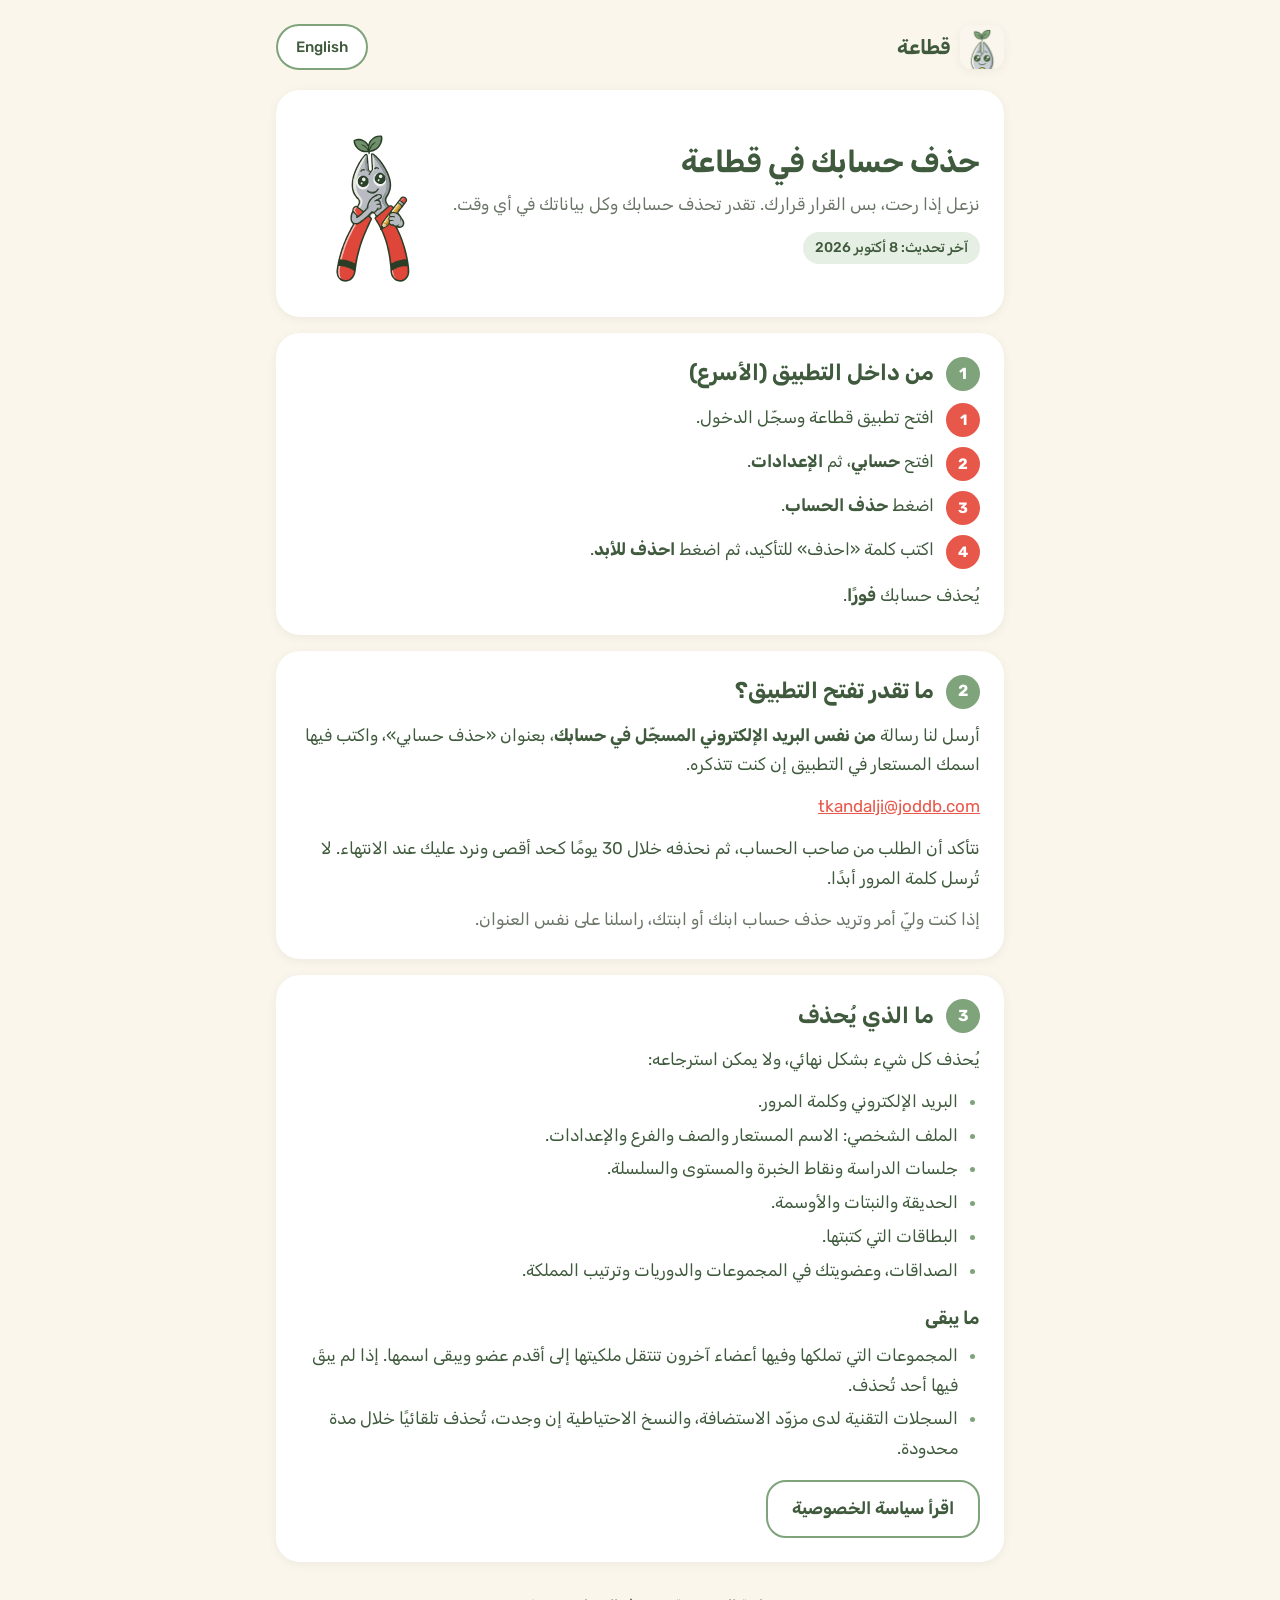
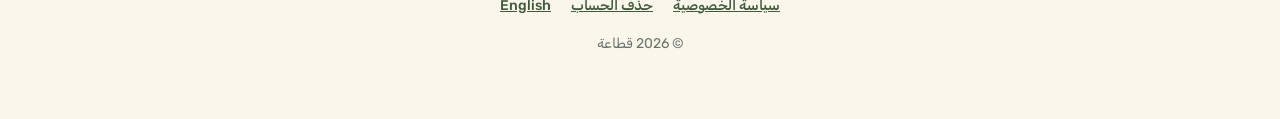
==== delete-account/index.html @ 57bd4b11 "Add the Gattaa privacy policy and account deletion pages Arabic is the default at the root, with Eng" ====
<!doctype html>
<html lang="ar" dir="rtl">
<head>
  <meta charset="utf-8">
  <meta name="viewport" content="width=device-width, initial-scale=1">
  <title>حذف الحساب | قطاعة</title>
  <meta name="description" content="كيف تحذف حسابك في تطبيق قطاعة وكل بياناتك.">
  <meta name="theme-color" content="#FBF6EC">
  <link rel="icon" type="image/png" href="../favicon.png">
  <link rel="apple-touch-icon" href="../assets/images/icon.png">
  <link rel="alternate" hreflang="ar" href="./">
  <link rel="alternate" hreflang="en" href="../en/delete-account/">
  <link rel="stylesheet" href="../assets/styles.css">
</head>
<body>
  <div class="page">
    <header class="topbar">
      <a class="brand" href="../">
        <img src="../assets/images/icon.png" alt="" width="44" height="44">
        <span>قطاعة</span>
      </a>
      <a class="lang-switch" href="../en/delete-account/" hreflang="en" lang="en">English</a>
    </header>

    <main>
      <section class="hero">
        <div>
          <h1>حذف حسابك في قطاعة</h1>
          <p>نزعل إذا رحت، بس القرار قرارك. تقدر تحذف حسابك وكل بياناتك في أي وقت.</p>
          <span class="updated">آخر تحديث: 8 أكتوبر 2026</span>
        </div>
        <img class="hero-mascot" src="../assets/images/mascot_think.svg" alt="" width="120" height="171">
      </section>

      <section class="card" id="in-app">
        <h2><span class="num">1</span>من داخل التطبيق (الأسرع)</h2>
        <ol class="steps">
          <li>افتح تطبيق قطاعة وسجّل الدخول.</li>
          <li>افتح <strong>حسابي</strong>، ثم <strong>الإعدادات</strong>.</li>
          <li>اضغط <strong>حذف الحساب</strong>.</li>
          <li>اكتب كلمة «احذف» للتأكيد، ثم اضغط <strong>احذف للأبد</strong>.</li>
        </ol>
        <p>يُحذف حسابك <strong>فورًا</strong>.</p>
      </section>

      <section class="card" id="by-email">
        <h2><span class="num">2</span>ما تقدر تفتح التطبيق؟</h2>
        <p>أرسل لنا رسالة <strong>من نفس البريد الإلكتروني المسجّل في حسابك</strong>، بعنوان «حذف حسابي»، واكتب فيها اسمك المستعار في التطبيق إن كنت تتذكره.</p>
        <p><a class="ltr" href="mailto:tkandalji@joddb.com?subject=Delete%20my%20Gattaa%20account">tkandalji@joddb.com</a></p>
        <p>نتأكد أن الطلب من صاحب الحساب، ثم نحذفه خلال 30 يومًا كحد أقصى ونرد عليك عند الانتهاء. لا تُرسل كلمة المرور أبدًا.</p>
        <p class="muted">إذا كنت وليّ أمر وتريد حذف حساب ابنك أو ابنتك، راسلنا على نفس العنوان.</p>
      </section>

      <section class="card" id="what">
        <h2><span class="num">3</span>ما الذي يُحذف</h2>
        <p>يُحذف كل شيء بشكل نهائي، ولا يمكن استرجاعه:</p>
        <ul>
          <li>البريد الإلكتروني وكلمة المرور.</li>
          <li>الملف الشخصي: الاسم المستعار والصف والفرع والإعدادات.</li>
          <li>جلسات الدراسة ونقاط الخبرة والمستوى والسلسلة.</li>
          <li>الحديقة والنبتات والأوسمة.</li>
          <li>البطاقات التي كتبتها.</li>
          <li>الصداقات، وعضويتك في المجموعات والدوريات وترتيب المملكة.</li>
        </ul>
        <h3>ما يبقى</h3>
        <ul>
          <li>المجموعات التي تملكها وفيها أعضاء آخرون تنتقل ملكيتها إلى أقدم عضو ويبقى اسمها. إذا لم يبقَ فيها أحد تُحذف.</li>
          <li>السجلات التقنية لدى مزوّد الاستضافة، والنسخ الاحتياطية إن وجدت، تُحذف تلقائيًا خلال مدة محدودة.</li>
        </ul>
        <div class="actions">
          <a class="button outline" href="../#retention">اقرأ سياسة الخصوصية</a>
        </div>
      </section>
    </main>

    <footer class="footer">
      <nav>
        <a href="../">سياسة الخصوصية</a>
        <a href="./">حذف الحساب</a>
        <a href="../en/delete-account/" hreflang="en" lang="en">English</a>
      </nav>
      <p>© 2026 قطاعة</p>
    </footer>
  </div>
</body>
</html>
---- assets/styles.css ----
/* Gattaa privacy site. Colours and shapes match lib/core/theme in the app. */

@font-face {
  font-family: "Rubik";
  src: url("fonts/Rubik-Regular.ttf") format("truetype");
  font-weight: 400;
  font-display: swap;
}
@font-face {
  font-family: "Rubik";
  src: url("fonts/Rubik-Medium.ttf") format("truetype");
  font-weight: 500;
  font-display: swap;
}
@font-face {
  font-family: "Rubik";
  src: url("fonts/Rubik-Bold.ttf") format("truetype");
  font-weight: 700;
  font-display: swap;
}

:root {
  --sage: #7fa37a;
  --deep-sage: #3f5a3c;
  --cream: #fbf6ec;
  --coral: #e8584a;
  --gold: #e5b53a;
  --surface: #ffffff;
  --text-muted: #6b7668;
  --track: #ece6d9;
  --sage-tint: #e6efe3;
  --coral-tint: #fbe4e1;
  --gold-tint: #fbf0d3;
  --shadow: 0 2px 10px rgba(63, 90, 60, 0.08);
  --radius-sm: 12px;
  --radius-md: 16px;
  --radius-lg: 24px;
}

* {
  box-sizing: border-box;
}

html {
  -webkit-text-size-adjust: 100%;
  scroll-behavior: smooth;
}

body {
  margin: 0;
  background: var(--cream);
  color: var(--deep-sage);
  font-family: "Rubik", system-ui, -apple-system, "Segoe UI", Tahoma, sans-serif;
  font-size: 17px;
  line-height: 1.75;
}

.page {
  max-width: 760px;
  margin: 0 auto;
  padding: 16px 16px 48px;
}

/* Header */

.topbar {
  display: flex;
  align-items: center;
  justify-content: space-between;
  gap: 12px;
  padding: 8px 0 20px;
}

.brand {
  display: flex;
  align-items: center;
  gap: 10px;
  color: inherit;
  text-decoration: none;
}

.brand img {
  width: 44px;
  height: 44px;
  border-radius: var(--radius-sm);
  box-shadow: var(--shadow);
}

.brand span {
  font-weight: 700;
  font-size: 20px;
}

.lang-switch {
  display: inline-flex;
  align-items: center;
  min-height: 44px;
  padding: 8px 18px;
  border: 2px solid var(--sage);
  border-radius: 999px;
  color: var(--deep-sage);
  font-weight: 500;
  font-size: 15px;
  text-decoration: none;
  background: var(--surface);
}

.lang-switch:hover,
.lang-switch:focus-visible {
  background: var(--sage-tint);
}

/* Hero */

.hero {
  display: flex;
  align-items: center;
  gap: 20px;
  padding: 28px 24px;
  background: var(--surface);
  border-radius: var(--radius-lg);
  box-shadow: var(--shadow);
}

.hero-logo {
  display: block;
  width: min(260px, 70%);
  height: auto;
  margin: 0 0 8px;
}

.hero-mascot {
  flex: 0 0 auto;
  width: 120px;
  height: auto;
}

.hero h1 {
  margin: 0;
  font-size: 30px;
  line-height: 1.3;
}

.hero p {
  margin: 8px 0 0;
  color: var(--text-muted);
}

.updated {
  display: inline-block;
  margin-top: 12px;
  padding: 4px 12px;
  border-radius: 999px;
  background: var(--sage-tint);
  color: var(--deep-sage);
  font-size: 14px;
  font-weight: 500;
}

/* Summary chips */

.summary {
  display: grid;
  grid-template-columns: repeat(2, minmax(0, 1fr));
  gap: 12px;
  margin: 16px 0 0;
  padding: 0;
  list-style: none;
}

.summary li {
  display: flex;
  align-items: flex-start;
  gap: 10px;
  padding: 14px 16px;
  background: var(--surface);
  border-radius: var(--radius-md);
  box-shadow: var(--shadow);
  font-size: 15px;
  line-height: 1.6;
  font-weight: 500;
}

.dot {
  flex: 0 0 auto;
  display: grid;
  place-items: center;
  width: 30px;
  height: 30px;
  border-radius: 50%;
  background: var(--sage-tint);
  color: var(--deep-sage);
  font-size: 15px;
  line-height: 1;
}

.dot.coral {
  background: var(--coral-tint);
  color: var(--coral);
}

.dot.gold {
  background: var(--gold-tint);
}

/* Table of contents */

.toc {
  margin: 16px 0 0;
  padding: 20px 24px;
  background: var(--surface);
  border-radius: var(--radius-lg);
  box-shadow: var(--shadow);
}

.toc h2 {
  margin: 0 0 8px;
  font-size: 18px;
}

.toc ol {
  margin: 0;
  padding-inline-start: 22px;
  columns: 2;
  column-gap: 32px;
}

.toc a {
  color: var(--deep-sage);
  text-decoration: none;
  font-size: 15px;
}

.toc a:hover,
.toc a:focus-visible {
  color: var(--coral);
  text-decoration: underline;
}

/* Sections */

.card {
  margin: 16px 0 0;
  padding: 24px;
  background: var(--surface);
  border-radius: var(--radius-lg);
  box-shadow: var(--shadow);
  scroll-margin-top: 16px;
}

.card h2 {
  display: flex;
  align-items: center;
  gap: 12px;
  margin: 0 0 12px;
  font-size: 22px;
  line-height: 1.4;
}

.card h2 .num {
  flex: 0 0 auto;
  display: grid;
  place-items: center;
  width: 34px;
  height: 34px;
  border-radius: 50%;
  background: var(--sage);
  color: #fff;
  font-size: 16px;
}

.card h3 {
  margin: 18px 0 6px;
  font-size: 18px;
}

.card p {
  margin: 0 0 12px;
}

.card p:last-child,
.card ul:last-child {
  margin-bottom: 0;
}

.card ul {
  margin: 0 0 12px;
  padding-inline-start: 22px;
}

.card li {
  margin: 4px 0;
}

.card li::marker {
  color: var(--sage);
}

.muted {
  color: var(--text-muted);
}

a {
  color: var(--coral);
}

/* Data table */

.table-wrap {
  overflow-x: auto;
  margin: 8px 0 12px;
  border: 1px solid var(--track);
  border-radius: var(--radius-md);
}

table {
  width: 100%;
  border-collapse: collapse;
  font-size: 15px;
  line-height: 1.6;
}

th,
td {
  padding: 10px 14px;
  text-align: start;
  vertical-align: top;
  border-bottom: 1px solid var(--track);
}

tr:last-child td {
  border-bottom: 0;
}

th {
  background: var(--sage-tint);
  font-weight: 700;
}

td:first-child {
  font-weight: 500;
  white-space: nowrap;
}

/* Callouts */

.callout {
  display: flex;
  gap: 12px;
  margin: 12px 0;
  padding: 14px 16px;
  border-radius: var(--radius-md);
  background: var(--sage-tint);
  line-height: 1.65;
}

.callout.coral {
  background: var(--coral-tint);
}

.callout.gold {
  background: var(--gold-tint);
}

.callout p {
  margin: 0;
}

/* Steps (delete account page) */

.steps {
  counter-reset: step;
  margin: 8px 0 12px;
  padding: 0;
  list-style: none;
}

.steps li {
  counter-increment: step;
  position: relative;
  margin: 0 0 10px;
  padding-inline-start: 46px;
  min-height: 34px;
}

.steps li::before {
  content: counter(step);
  position: absolute;
  inset-inline-start: 0;
  top: 0;
  display: grid;
  place-items: center;
  width: 34px;
  height: 34px;
  border-radius: 50%;
  background: var(--coral);
  color: #fff;
  font-weight: 700;
  font-size: 15px;
}

.button {
  display: inline-flex;
  align-items: center;
  justify-content: center;
  min-height: 52px;
  padding: 12px 24px;
  border-radius: 20px;
  background: var(--coral);
  color: #fff;
  font-weight: 700;
  font-size: 17px;
  text-decoration: none;
}

.button:hover,
.button:focus-visible {
  background: #d94b3d;
}

.button.outline {
  background: var(--surface);
  color: var(--deep-sage);
  border: 2px solid var(--sage);
}

.button.outline:hover,
.button.outline:focus-visible {
  background: var(--sage-tint);
}

.actions {
  display: flex;
  flex-wrap: wrap;
  gap: 12px;
  margin-top: 16px;
}

/* Footer */

.footer {
  margin-top: 32px;
  text-align: center;
  color: var(--text-muted);
  font-size: 14px;
}

.footer nav {
  display: flex;
  flex-wrap: wrap;
  justify-content: center;
  gap: 8px 20px;
  margin-bottom: 8px;
}

.footer a {
  color: var(--deep-sage);
  font-weight: 500;
}

/* Numbers, emails and Latin words inside Arabic text */

.ltr {
  direction: ltr;
  unicode-bidi: isolate;
}

:focus-visible {
  outline: 3px solid var(--gold);
  outline-offset: 2px;
}

@media (max-width: 600px) {
  body {
    font-size: 16px;
  }

  .hero {
    flex-direction: column-reverse;
    text-align: center;
    padding: 24px 20px;
  }

  .hero-logo {
    margin: 0 auto 8px;
  }

  .hero-mascot {
    width: 96px;
  }

  .hero h1 {
    font-size: 26px;
  }

  .summary {
    grid-template-columns: 1fr;
  }

  .toc ol {
    columns: 1;
  }

  .card {
    padding: 20px 18px;
  }

  .card h2 {
    font-size: 20px;
  }

  td:first-child {
    white-space: normal;
  }

  .actions .button {
    width: 100%;
  }
}

@media print {
  body {
    background: #fff;
  }

  .card,
  .hero,
  .toc,
  .summary li {
    box-shadow: none;
    border: 1px solid var(--track);
  }

  .lang-switch,
  .toc,
  .actions {
    display: none;
  }
}

/* Tables become stacked blocks on phones */

@media (max-width: 600px) {
  table.stack thead {
    display: none;
  }

  table.stack tr {
    display: block;
    padding: 12px 14px;
    border-bottom: 1px solid var(--track);
  }

  table.stack tr:last-child {
    border-bottom: 0;
  }

  table.stack td {
    display: block;
    padding: 2px 0;
    border: 0;
  }

  table.stack td:first-child {
    font-weight: 700;
    margin-bottom: 2px;
  }

  table.stack td[data-label]::before {
    content: attr(data-label) ": ";
    color: var(--text-muted);
    font-weight: 500;
  }
}
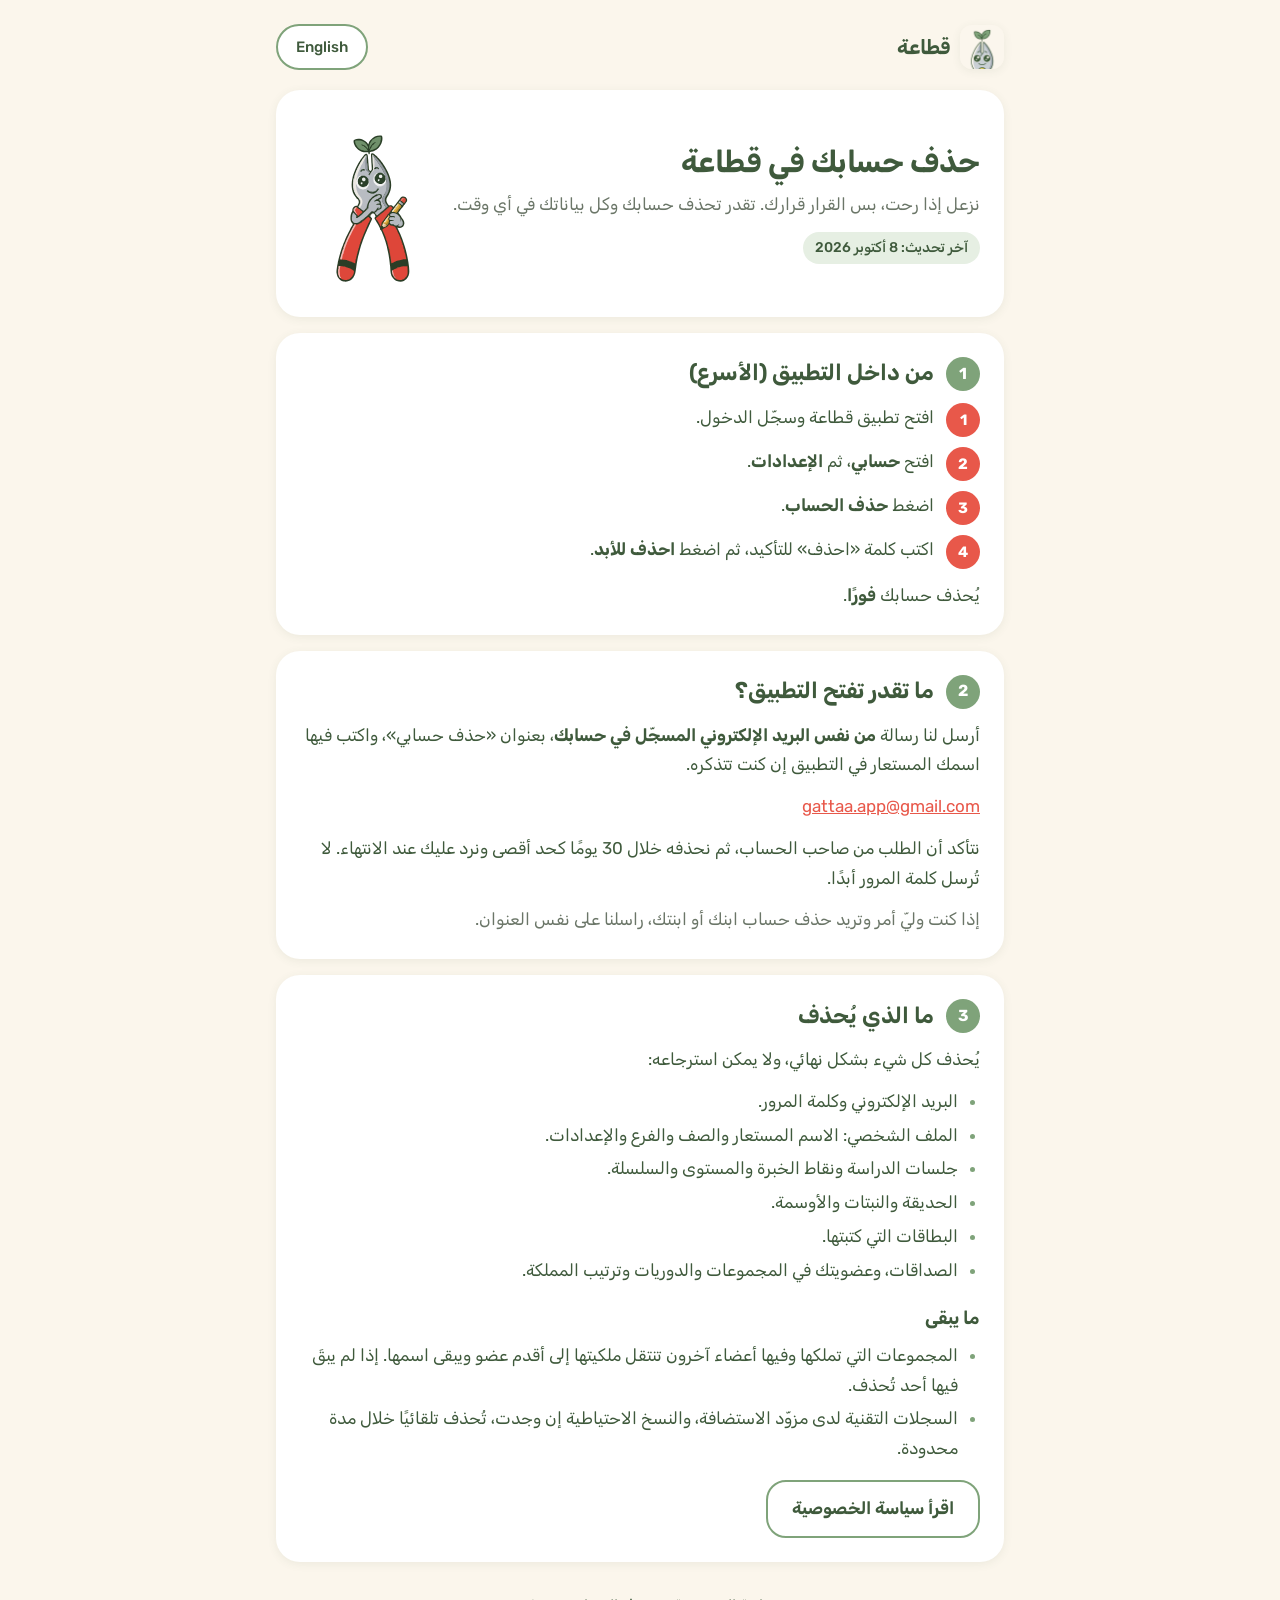
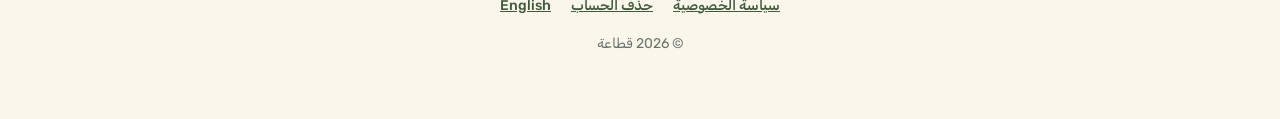
==== commit 92f0b99f: "Use the app's own contact email Privacy questions and deletion requests now go to gattaa.app@gmail.c" ====
--- a/delete-account/index.html
+++ b/delete-account/index.html
@@ -46,7 +46,7 @@
       <section class="card" id="by-email">
         <h2><span class="num">2</span>ما تقدر تفتح التطبيق؟</h2>
         <p>أرسل لنا رسالة <strong>من نفس البريد الإلكتروني المسجّل في حسابك</strong>، بعنوان «حذف حسابي»، واكتب فيها اسمك المستعار في التطبيق إن كنت تتذكره.</p>
-        <p><a class="ltr" href="mailto:tkandalji@joddb.com?subject=Delete%20my%20Gattaa%20account">tkandalji@joddb.com</a></p>
+        <p><a class="ltr" href="mailto:gattaa.app@gmail.com?subject=Delete%20my%20Gattaa%20account">gattaa.app@gmail.com</a></p>
         <p>نتأكد أن الطلب من صاحب الحساب، ثم نحذفه خلال 30 يومًا كحد أقصى ونرد عليك عند الانتهاء. لا تُرسل كلمة المرور أبدًا.</p>
         <p class="muted">إذا كنت وليّ أمر وتريد حذف حساب ابنك أو ابنتك، راسلنا على نفس العنوان.</p>
       </section>
